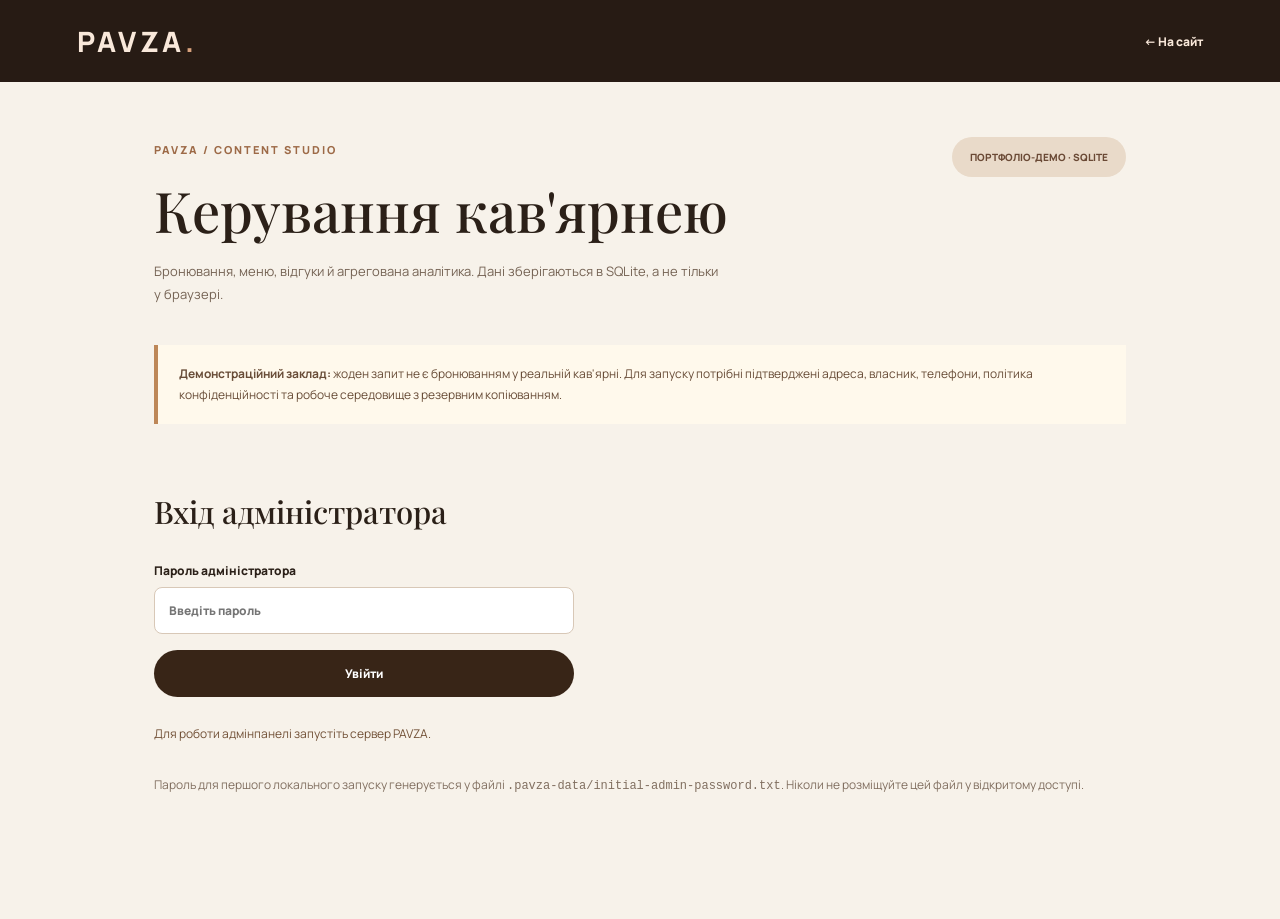
==== public/admin.html @ b124b0d7 "Add complete PAVZA portfolio demo (website, assets, admin, FastAPI, Railway config)" ====
<!doctype html><html lang="uk"><head><meta charset="utf-8"><meta name="viewport" content="width=device-width,initial-scale=1"><meta name="robots" content="noindex,nofollow"><meta name="theme-color" content="#251911"><title>PAVZA — Керування кав'ярнею</title><link rel="preconnect" href="https://fonts.googleapis.com"><link rel="preconnect" href="https://fonts.gstatic.com" crossorigin><link href="https://fonts.googleapis.com/css2?family=Manrope:wght@400;500;600;700;800&family=Playfair+Display:wght@500&display=swap" rel="stylesheet"><link rel="stylesheet" href="admin.css"><script defer src="admin.js"></script></head><body>
<header class="top"><a href="index.html" class="brand">PAVZA<span>.</span></a><a href="index.html" class="back">← На сайт</a></header>
<main class="wrap"><div class="heading"><div><span class="overline">PAVZA / CONTENT STUDIO</span><h1>Керування кав'ярнею</h1><p>Бронювання, меню, відгуки й агрегована аналітика. Дані зберігаються в SQLite, а не тільки у браузері.</p></div><div class="demo-status">ПОРТФОЛІО-ДЕМО · SQLITE</div></div>
<div class="notice"><strong>Демонстраційний заклад:</strong> жоден запит не є бронюванням у реальній кав'ярні. Для запуску потрібні підтверджені адреса, власник, телефони, політика конфіденційності та робоче середовище з резервним копіюванням.</div>
<section id="loginPanel"><div class="panel-head"><h2>Вхід адміністратора</h2></div><form id="loginForm" class="login-form"><label>Пароль адміністратора <input type="password" name="password" autocomplete="current-password" required minlength="12" placeholder="Введіть пароль"></label><button type="submit" class="primary">Увійти</button><p class="status" id="loginError" role="status"></p></form><p class="muted">Пароль для першого локального запуску генерується у файлі <code>.pavza-data/initial-admin-password.txt</code>. Ніколи не розміщуйте цей файл у відкритому доступі.</p></section>
<div id="adminPanel" hidden><div class="admin-bar"><span id="overviewSummary">Відкрито панель керування</span><div><a href="/api/admin/bookings.csv" class="outline" download>Експорт CSV</a><button type="button" id="logout" class="outline">Вийти</button></div></div><nav class="tabs" aria-label="Розділи"><button class="active" data-tab="booking" type="button">Бронювання</button><button data-tab="menu" type="button">Меню і ціни</button><button data-tab="reviews" type="button">Відгуки</button><button data-tab="metrics" type="button">Аналітика</button><button data-tab="security" type="button">Безпека</button></nav>
<section id="panel-booking"><div class="panel-head"><h2>Запити на столики</h2></div><p class="muted">Статус «Очікує» утримує відповідний стіл від дублювання. Відхилений або скасований запит звільняє стіл.</p><div id="adminBookings"></div><p class="status" role="status" id="bookingStatus"></p></section>
<section id="panel-menu" hidden><div class="panel-head"><h2>Меню PAVZA</h2><button class="outline" id="addMenu" type="button">+ Додати позицію</button></div><p class="muted">Зміни зберігаються на сервері й одразу з'являються у відвідувачів. Зображення поки обираються з чотирьох готових фото.</p><div id="adminMenu" class="menu-list"></div><div class="save-bar"><button id="saveMenu" type="button" class="primary">Зберегти зміни в меню</button></div><p class="status" role="status" id="menuStatus"></p></section>
<section id="panel-reviews" hidden><div class="panel-head"><h2>Модерація відгуків</h2></div><div id="adminReviews"></div><p class="status" role="status" id="reviewsStatus"></p></section>
<section id="panel-metrics" hidden><div class="panel-head"><h2>Аналітика сайту</h2></div><p class="muted">Лише агреговані події користувачів, які погодилися на аналітику. Жодних Google/Meta-тегів або cookies відстеження у цій демоверсії.</p><div id="metricCards" class="metric-cards"></div><p class="muted">Для Google Analytics 4 та Meta Pixel потрібні ідентифікатори клієнта й окреме налаштування згоди.</p></section><section id="panel-security" class="admin-security" hidden><h2>Безпека адміністратора</h2><p>Зміна пароля припиняє всі попередні сесії.</p><form id="changePasswordForm"><label>Поточний пароль <input name="oldPassword" type="password" autocomplete="current-password" required></label><label>Новий пароль (мінімум 12 символів) <input name="newPassword" type="password" minlength="12" autocomplete="new-password" required></label><button type="submit">Змінити пароль</button><p id="passwordStatus" aria-live="polite"></p></form></section></div>
</main></body></html>
---- public/admin.css ----
*{box-sizing:border-box}body{margin:0;background:#f7f2ea;color:#2b2018;font-family:Manrope,Arial,sans-serif}button,input,select,textarea{font:inherit}button{cursor:pointer}a{color:inherit;text-decoration:none}.top{background:#271b14;padding:22px clamp(20px,6vw,100px);display:flex;justify-content:space-between;align-items:center;color:#f9e8da}.brand{font-size:28px;letter-spacing:.13em;font-weight:800}.brand span{color:#d9a27d}.back{font-size:12px;font-weight:800}.wrap{max-width:1100px;margin:auto;padding:55px 5% 100px}.heading{display:flex;justify-content:space-between;gap:20px;align-items:start}.heading h1{font:500 clamp(36px,4.7vw,56px) 'Playfair Display',serif;margin:13px 0}.heading p{font-size:13px;color:#756354;max-width:570px;line-height:1.8}.overline{font-size:11px;letter-spacing:.18em;color:#9d6a47;font-weight:800}.demo-status{background:#e9dac9;border-radius:30px;padding:13px 18px;font-size:10px;color:#6a4935;font-weight:800;white-space:nowrap}.notice{background:#fff9ec;border-left:4px solid #bd8758;padding:18px 21px;font-size:12px;line-height:1.8;margin:25px 0 35px;color:#684c37}.tabs{border-bottom:1px solid #d7c7b6;display:flex;gap:10px;flex-wrap:wrap}.tabs button{border:0;background:transparent;padding:15px 20px;color:#796251;font-size:12px;font-weight:800}.tabs button.active{box-shadow:inset 0 -3px #70472e;color:#3c2418}section{padding-top:31px}.panel-head{display:flex;align-items:center;justify-content:space-between;gap:20px}.panel-head h2{font:500 31px 'Playfair Display',serif;margin:0 0 10px}.muted{color:#816f60;font-size:12px;line-height:1.8;margin:0 0 22px}.outline{border:1px solid #bda78f;background:transparent;border-radius:30px;padding:12px 16px;font-size:11px;font-weight:800}.menu-list{display:grid;grid-template-columns:repeat(2,1fr);gap:16px}.admin-card{padding:22px;background:#fff;border-radius:9px;border:1px solid #e0d1c1;display:grid;grid-template-columns:95px 1fr;gap:20px;align-items:start}.admin-card img{width:95px;height:95px;object-fit:cover;border-radius:6px}.fields{display:grid;gap:10px}.fields label{font-size:10px;color:#755c47;font-weight:800;display:grid;gap:6px}.fields input,.fields select{width:100%;padding:10px;border:1px solid #d8c8b7;border-radius:5px;color:#2c1f16;background:#fff;font-size:12px}.card-actions{display:flex;gap:8px;margin-top:5px;flex-wrap:wrap}.card-actions button,.review-actions button{padding:10px 16px;border:0;border-radius:30px;background:#40291c;color:#fff;font-size:11px;font-weight:800}.review-actions button.secondary{background:#e7dcd1;color:#4e3927}.status{font-size:12px;color:#725137}.review-item{border:1px solid #e4d2bd;border-radius:8px;padding:22px;background:#fff;margin-bottom:15px}.review-item p{font-size:13px;line-height:1.8;color:#5e4c3d}.review-item b{font-size:13px}.review-actions{display:flex;gap:8px;flex-wrap:wrap;margin-top:16px}.empty{padding:35px;border:1px dashed #cbb9a7;color:#8e7762;border-radius:8px}.launch-list{padding-left:21px;line-height:2.2;font-size:13px;color:#4a392b}button:focus-visible,a:focus-visible,input:focus-visible,select:focus-visible{outline:3px solid #ba7f53;outline-offset:3px}@media(max-width:760px){.heading{display:block}.demo-status{display:inline-block;margin-top:10px}.menu-list{grid-template-columns:1fr}.admin-card{grid-template-columns:70px 1fr;padding:16px;gap:12px}.admin-card img{width:70px;height:70px}.tabs{gap:0}.tabs button{padding:12px 10px;font-size:11px}.top{padding:18px 20px}.back{font-size:11px}}
/* Live demo administration additions */
[hidden]{display:none!important}.login-form{max-width:420px;display:grid;gap:16px;margin:20px 0}.login-form label{font-weight:800;font-size:12px;display:grid;gap:8px}.login-form input{width:100%;padding:14px;border:1px solid #d8c8b7;border-radius:8px;background:white}.primary{background:#382517;color:#fff;border:0;border-radius:100px;padding:15px 25px;font-weight:800;font-size:12px;cursor:pointer}.primary:hover{background:#875131}.primary:disabled,.review-actions button:disabled{opacity:.55;cursor:wait}.admin-bar,.save-bar{display:flex;justify-content:space-between;align-items:center;gap:12px;margin:8px 0 25px;flex-wrap:wrap}.admin-bar{padding:18px 0;border-bottom:1px solid #d9c8b8}.admin-bar span{font-size:12px;color:#7b5944}.admin-bar>div{display:flex;gap:9px;align-items:center;flex-wrap:wrap}.booking-card{padding:22px;background:white;border-radius:10px;border:1px solid #e0d1c1;margin:0 0 15px}.booking-card strong{font-size:14px}.booking-card p{font-size:12px;line-height:1.7;margin:10px 0}.booking-card small{color:#947c65}.booking-meta{display:flex;align-items:center;justify-content:space-between;flex-wrap:wrap;gap:10px}.status-pill{font-size:10px;letter-spacing:.04em;font-weight:800;border-radius:30px;padding:7px 12px;background:#eee4d9}.status-pill.confirmed{background:#dcead9;color:#305637}.status-pill.rejected,.status-pill.cancelled{background:#f1ded8;color:#8a412e}.booking-actions{display:flex;flex-wrap:wrap;gap:10px;margin:15px 0 0}.booking-actions button{padding:10px 14px;border-radius:24px;border:1px solid #c9b4a2;background:#faf7f3;font-size:11px;font-weight:800}.booking-actions button:first-child{background:#352317;color:white;border-color:#352317}.booking-actions button:disabled{opacity:.5}.save-bar{justify-content:flex-start;margin-top:20px}.admin-card .fields input:focus-visible{outline-color:#aa744b}.metric-cards{display:grid;grid-template-columns:repeat(auto-fit,minmax(150px,1fr));gap:16px;margin:15px 0 30px}.metric-card{background:white;border:1px solid #e5d4c5;padding:24px;border-radius:10px}.metric-card strong{display:block;font:500 33px 'Playfair Display',serif;color:#382416;margin-bottom:6px}.metric-card span{font-size:11px;color:#8f725d}.menu-list{margin-top:15px}@media(max-width:550px){.booking-card,.admin-card{padding:15px}.metric-cards{grid-template-columns:repeat(2,1fr)}}

.admin-security{max-width:680px;margin:16px auto;padding:24px;border:1px solid #dac6b5;border-radius:16px;background:#fffaf4}
.admin-security h2{font:500 31px 'Playfair Display',serif;margin:0 0 12px}
.admin-security p{font-size:13px;color:#685241;line-height:1.7}
.admin-security form{display:grid;gap:16px}
.admin-security label{font-weight:800;font-size:12px;display:grid;gap:8px}
.admin-security input{width:100%;padding:13px;border:1px solid #c9b19f;border-radius:7px;background:#fff}
.admin-security button{justify-self:start;padding:13px 24px;border:0;background:#382517;color:#fff;font-weight:800;border-radius:30px}
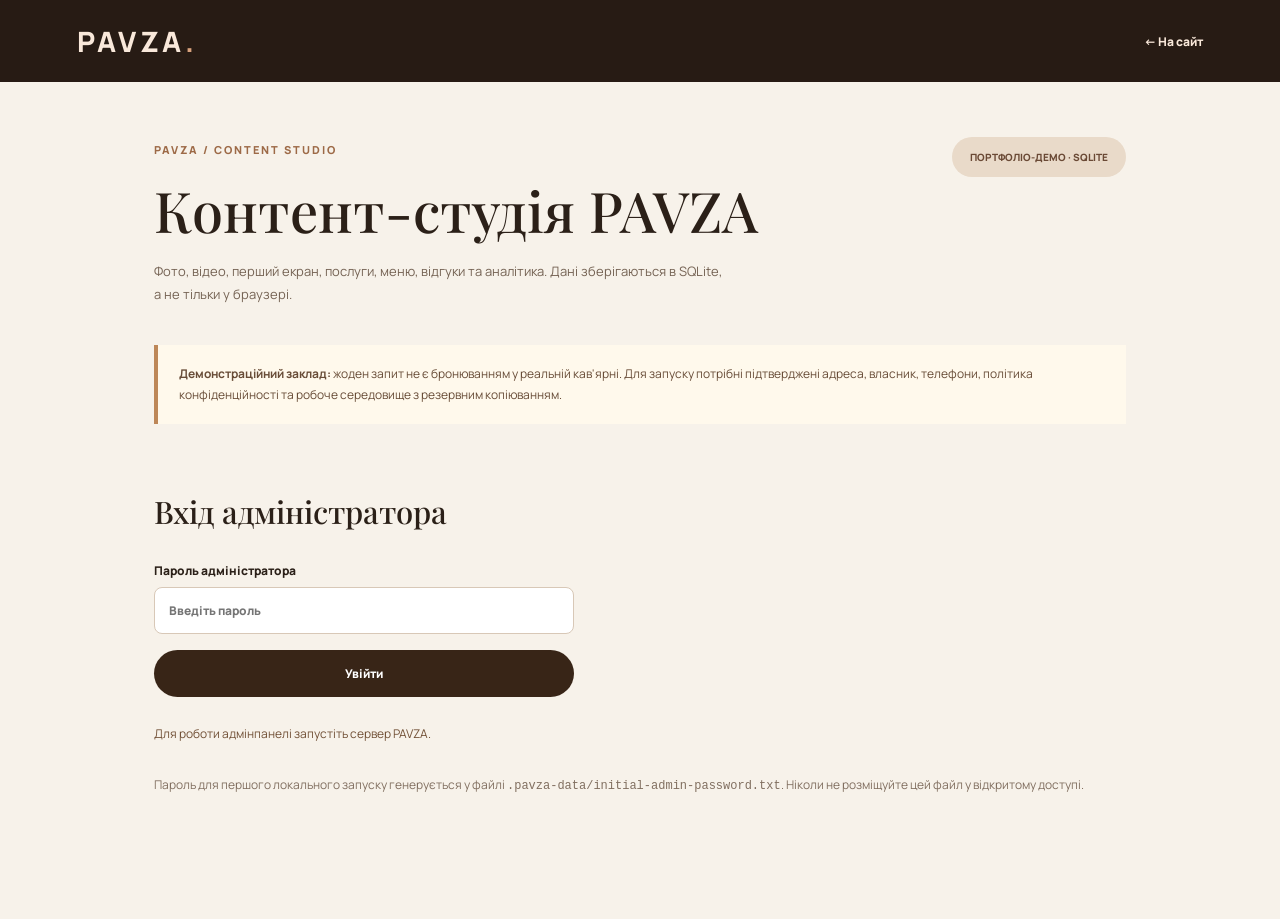
==== commit dacd1749: "PAVZA v6: premium editorial hero, editable content studio, secure media uploads, services editor" ====
--- a/public/admin.html
+++ b/public/admin.html
@@ -1,11 +1,26 @@
 <!doctype html><html lang="uk"><head><meta charset="utf-8"><meta name="viewport" content="width=device-width,initial-scale=1"><meta name="robots" content="noindex,nofollow"><meta name="theme-color" content="#251911"><title>PAVZA — Керування кав'ярнею</title><link rel="preconnect" href="https://fonts.googleapis.com"><link rel="preconnect" href="https://fonts.gstatic.com" crossorigin><link href="https://fonts.googleapis.com/css2?family=Manrope:wght@400;500;600;700;800&family=Playfair+Display:wght@500&display=swap" rel="stylesheet"><link rel="stylesheet" href="admin.css"><script defer src="admin.js"></script></head><body>
 <header class="top"><a href="index.html" class="brand">PAVZA<span>.</span></a><a href="index.html" class="back">← На сайт</a></header>
-<main class="wrap"><div class="heading"><div><span class="overline">PAVZA / CONTENT STUDIO</span><h1>Керування кав'ярнею</h1><p>Бронювання, меню, відгуки й агрегована аналітика. Дані зберігаються в SQLite, а не тільки у браузері.</p></div><div class="demo-status">ПОРТФОЛІО-ДЕМО · SQLITE</div></div>
+<main class="wrap"><div class="heading"><div><span class="overline">PAVZA / CONTENT STUDIO</span><h1>Контент-студія PAVZA</h1><p>Фото, відео, перший екран, послуги, меню, відгуки та аналітика. Дані зберігаються в SQLite, а не тільки у браузері.</p></div><div class="demo-status">ПОРТФОЛІО-ДЕМО · SQLITE</div></div>
 <div class="notice"><strong>Демонстраційний заклад:</strong> жоден запит не є бронюванням у реальній кав'ярні. Для запуску потрібні підтверджені адреса, власник, телефони, політика конфіденційності та робоче середовище з резервним копіюванням.</div>
 <section id="loginPanel"><div class="panel-head"><h2>Вхід адміністратора</h2></div><form id="loginForm" class="login-form"><label>Пароль адміністратора <input type="password" name="password" autocomplete="current-password" required minlength="12" placeholder="Введіть пароль"></label><button type="submit" class="primary">Увійти</button><p class="status" id="loginError" role="status"></p></form><p class="muted">Пароль для першого локального запуску генерується у файлі <code>.pavza-data/initial-admin-password.txt</code>. Ніколи не розміщуйте цей файл у відкритому доступі.</p></section>
-<div id="adminPanel" hidden><div class="admin-bar"><span id="overviewSummary">Відкрито панель керування</span><div><a href="/api/admin/bookings.csv" class="outline" download>Експорт CSV</a><button type="button" id="logout" class="outline">Вийти</button></div></div><nav class="tabs" aria-label="Розділи"><button class="active" data-tab="booking" type="button">Бронювання</button><button data-tab="menu" type="button">Меню і ціни</button><button data-tab="reviews" type="button">Відгуки</button><button data-tab="metrics" type="button">Аналітика</button><button data-tab="security" type="button">Безпека</button></nav>
-<section id="panel-booking"><div class="panel-head"><h2>Запити на столики</h2></div><p class="muted">Статус «Очікує» утримує відповідний стіл від дублювання. Відхилений або скасований запит звільняє стіл.</p><div id="adminBookings"></div><p class="status" role="status" id="bookingStatus"></p></section>
-<section id="panel-menu" hidden><div class="panel-head"><h2>Меню PAVZA</h2><button class="outline" id="addMenu" type="button">+ Додати позицію</button></div><p class="muted">Зміни зберігаються на сервері й одразу з'являються у відвідувачів. Зображення поки обираються з чотирьох готових фото.</p><div id="adminMenu" class="menu-list"></div><div class="save-bar"><button id="saveMenu" type="button" class="primary">Зберегти зміни в меню</button></div><p class="status" role="status" id="menuStatus"></p></section>
+<div id="adminPanel" hidden><div class="admin-bar"><span id="overviewSummary">Відкрито панель керування</span><div><a href="/api/admin/bookings.csv" class="outline" download>Експорт CSV</a><button type="button" id="logout" class="outline">Вийти</button></div></div><nav class="tabs" aria-label="Розділи"><button class="active" data-tab="hero" type="button">Перший екран</button><button data-tab="media" type="button">Фото і відео</button><button data-tab="services" type="button">Послуги</button><button data-tab="booking" type="button">Бронювання</button><button data-tab="menu" type="button">Меню і ціни</button><button data-tab="reviews" type="button">Відгуки</button><button data-tab="metrics" type="button">Аналітика</button><button data-tab="security" type="button">Безпека</button></nav>
+<section id="panel-hero"><div class="panel-head"><h2>Редактор першого екрана</h2></div>
+<p class="muted">Змінюй текст, фото, відео та додаткову картку. Після збереження зміни одразу видно відвідувачам.</p>
+<form id="heroForm" class="content-edit-form">
+<label>Надзаголовок <input name="eyebrow" maxlength="75" required></label>
+<div class="edit-grid"><label>Основний заголовок <input name="titleTop" maxlength="25" required></label><label>Акцентний заголовок <input name="titleAccent" maxlength="25" required></label></div>
+<label>Опис <textarea name="description" rows="3" maxlength="260" required></textarea></label>
+<label>Велике фото на першому екрані <select name="poster" id="heroPoster"></select></label>
+<label>Фонове відео <select name="video" id="heroVideo"></select></label>
+<label>Додаткове фото поверх відео <select name="detailImage" id="heroDetail"></select></label>
+<div class="save-bar"><button type="submit" class="primary">Зберегти перший екран</button><a class="outline" href="/" target="_blank" rel="noopener">Переглянути сайт ↗</a></div><p id="heroStatus" class="status" role="status"></p>
+</form></section>
+<section id="panel-media" hidden><div class="panel-head"><h2>Медіатека PAVZA</h2></div><p class="muted">Завантаж JPG, PNG, WebP (до 12 МБ), MP4 або WebM (до 80 МБ). Файли зберігаються на постійному Railway Volume. Потім обери медіа у редакторі першого екрана, послуг або меню.</p>
+<form id="mediaForm" class="media-upload"><label>Фото або відео з комп’ютера <input id="mediaFile" name="file" type="file" accept="image/jpeg,image/png,image/webp,video/mp4,video/webm" required></label><button type="submit" class="primary">Завантажити файл</button></form><p id="mediaStatus" class="status" role="status"></p><div class="media-library" id="mediaLibrary"></div>
+</section>
+<section id="panel-services" hidden><div class="panel-head"><h2>Послуги та пропозиції</h2><button class="outline" type="button" id="addService">+ Додати послугу</button></div><p class="muted">Назва, короткий опис та зображення кожної послуги. Можна додати до 12 карток.</p><div id="serviceEditor" class="service-editor"></div><div class="save-bar"><button type="button" class="primary" id="saveServices">Зберегти послуги</button></div><p id="servicesStatus" class="status" role="status"></p></section>
+<section id="panel-booking" hidden><div class="panel-head"><h2>Запити на столики</h2></div><p class="muted">Статус «Очікує» утримує відповідний стіл від дублювання. Відхилений або скасований запит звільняє стіл.</p><div id="adminBookings"></div><p class="status" role="status" id="bookingStatus"></p></section>
+<section id="panel-menu" hidden><div class="panel-head"><h2>Меню PAVZA</h2><button class="outline" id="addMenu" type="button">+ Додати позицію</button></div><p class="muted">Зміни зберігаються на сервері й одразу з'являються у відвідувачів. Можна обирати завантажені фотографії з медіатеки.</p><div id="adminMenu" class="menu-list"></div><div class="save-bar"><button id="saveMenu" type="button" class="primary">Зберегти зміни в меню</button></div><p class="status" role="status" id="menuStatus"></p></section>
 <section id="panel-reviews" hidden><div class="panel-head"><h2>Модерація відгуків</h2></div><div id="adminReviews"></div><p class="status" role="status" id="reviewsStatus"></p></section>
 <section id="panel-metrics" hidden><div class="panel-head"><h2>Аналітика сайту</h2></div><p class="muted">Лише агреговані події користувачів, які погодилися на аналітику. Жодних Google/Meta-тегів або cookies відстеження у цій демоверсії.</p><div id="metricCards" class="metric-cards"></div><p class="muted">Для Google Analytics 4 та Meta Pixel потрібні ідентифікатори клієнта й окреме налаштування згоди.</p></section><section id="panel-security" class="admin-security" hidden><h2>Безпека адміністратора</h2><p>Зміна пароля припиняє всі попередні сесії.</p><form id="changePasswordForm"><label>Поточний пароль <input name="oldPassword" type="password" autocomplete="current-password" required></label><label>Новий пароль (мінімум 12 символів) <input name="newPassword" type="password" minlength="12" autocomplete="new-password" required></label><button type="submit">Змінити пароль</button><p id="passwordStatus" aria-live="polite"></p></form></section></div>
 </main></body></html>
--- a/public/admin.css
+++ b/public/admin.css
@@ -9,3 +9,15 @@
 .admin-security label{font-weight:800;font-size:12px;display:grid;gap:8px}
 .admin-security input{width:100%;padding:13px;border:1px solid #c9b19f;border-radius:7px;background:#fff}
 .admin-security button{justify-self:start;padding:13px 24px;border:0;background:#382517;color:#fff;font-weight:800;border-radius:30px}
+
+/* v6 content studio */
+.content-edit-form{display:grid;gap:18px;padding:24px;background:#fff;border:1px solid #e2d3c5;border-radius:12px;max-width:980px}
+.content-edit-form label,.media-upload label,.service-fields label{display:grid;gap:7px;font-size:12px;color:#6d513e;font-weight:800}
+.content-edit-form input,.content-edit-form select,.content-edit-form textarea,.media-upload input,.service-fields input,.service-fields textarea,.service-fields select{min-width:0;width:100%;border:1px solid #d5bea8;border-radius:8px;padding:12px 13px;background:#fff;font:500 13px/1.5 Manrope,sans-serif;color:#352519}
+.content-edit-form input:focus,.content-edit-form textarea:focus{border-color:#9e6943}
+.edit-grid{display:grid;grid-template-columns:1fr 1fr;gap:16px}
+.media-upload{display:flex;gap:18px;align-items:end;flex-wrap:wrap;padding:22px;background:#fff;border:1px dashed #bfa68d;border-radius:12px;margin:24px 0}.media-upload label{flex:1;min-width:260px}
+.media-library{display:grid;grid-template-columns:repeat(auto-fill,minmax(190px,1fr));gap:15px;margin-top:20px}
+.media-item{background:#fff;padding:9px;border-radius:10px;box-shadow:0 5px 20px #39251a12;border:1px solid #d8c5b2}.media-item img,.media-item video{width:100%;aspect-ratio:4/3;object-fit:cover;border-radius:5px;background:#2f2118}.media-item>div{display:flex;justify-content:space-between;gap:10px;padding:9px 2px}.media-item strong,.media-item small{font-size:10px;color:#876547}.media-item button{border:0;background:#eee3d7;border-radius:8px;font-size:10px;padding:10px;color:#593d2c;width:100%;cursor:pointer}
+.service-editor{display:grid;gap:15px}.service-edit-card{display:grid;grid-template-columns:180px 1fr;gap:22px;background:#fff;border:1px solid #dfcfbc;border-radius:12px;padding:17px}.service-preview{width:180px;height:200px;object-fit:cover;border-radius:7px}.service-fields{display:grid;gap:12px}.service-fields button{justify-self:start;background:#efded2;border:0;border-radius:30px;padding:10px 15px;cursor:pointer}
+@media(max-width:740px){.edit-grid{grid-template-columns:1fr}.service-edit-card{grid-template-columns:90px 1fr;gap:12px;padding:12px}.service-preview{width:90px;height:115px}.content-edit-form{padding:15px}}
